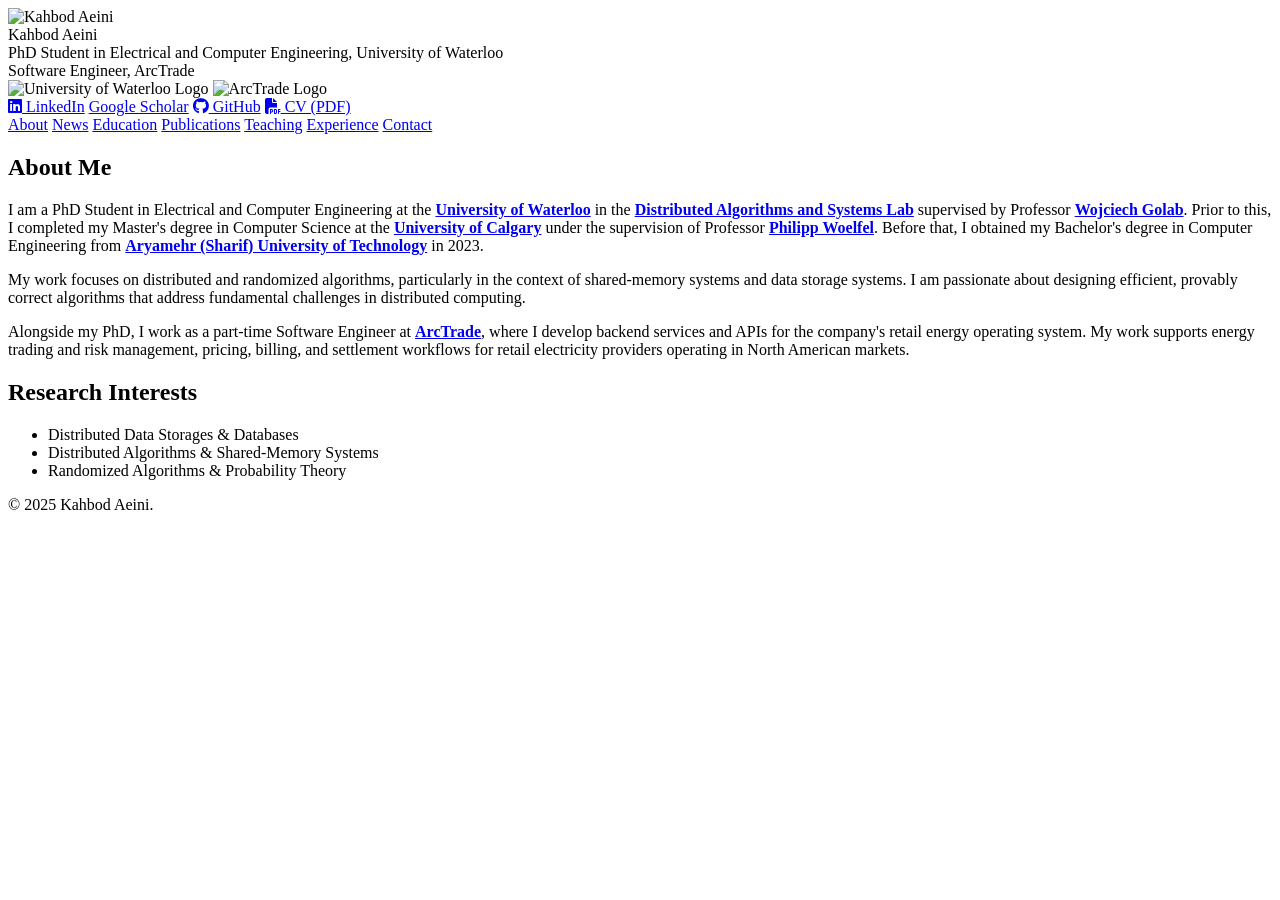
==== index.html @ 87c91f40 "ArcTrade desc added" ====
<link rel="stylesheet" href="https://cdnjs.cloudflare.com/ajax/libs/font-awesome/6.5.1/css/all.min.css">

<link rel="stylesheet" href="https://cdn.jsdelivr.net/gh/jpswalsh/academicons@1/css/academicons.min.css">
<!DOCTYPE html>
<html lang="en">
<head>
    <meta charset="UTF-8">
    <meta name="viewport" content="width=device-width, initial-scale=1.0">
    <title>Kahbod Aeini - About</title>
    <link rel="stylesheet" href="style.css">
    <link rel="icon" href="files/favicon.png" type="image/x-icon">
</head>
<body>

<div class="container">
    <aside class="sidebar">
        <img src="files/pic.JPG" alt="Kahbod Aeini" class="profile-img">
        
        <div class="sidebar-name">Kahbod Aeini</div>
        <div class="sidebar-bio">
            PhD Student in Electrical and Computer Engineering, University of Waterloo<br>
            Software Engineer, ArcTrade
        </div>
        
        <div class="logos-row">
            <img src="files/uwaterloo.png" alt="University of Waterloo Logo" class="uwaterloo-logo">
            <img src="files/arctrade_logo.jpeg" alt="ArcTrade Logo" class="arctrade-logo">
            <!-- <img src="files/ucalgary.png" alt="University of Calgary Logo" class="ucalgary-logo">
            <img src="files/AUT.png" alt="Sharif University of Technology Logo" class="sharif-logo"> -->
        </div>
        <!-- <div class="sidebar-info">
            <div>📍 ICT 624A, Waterloo, ON</div>
        </div> -->
        
        <div class="contact-links">
            <a href="https://www.linkedin.com/in/kahbod-aeini-833b71190/" target="_blank"><i class="fab fa-linkedin icon"></i> LinkedIn</a></a>
            <a href="https://scholar.google.ca/citations?user=3Fd5R9YAAAAJ&hl=en" target="_blank"><i class="ai ai-google-scholar icon"></i> Google Scholar</a>
            <a href="https://github.com/kahbodaeini" target="_blank"><i class="fab fa-github icon"></i> GitHub</a>
            <a href="files/Kahbod-Aeini-CV.pdf" target="_blank"><i class="fas fa-file-pdf icon"></i> CV (PDF)</a>
        </div>
    </aside>

    <main class="main-content">
        <nav class="nav-links">
            <a href="index.html" class="active">About</a>
            <a href="news.html">News</a>
            <a href="education.html">Education</a>
            <a href="publications.html">Publications</a>
            <a href="teaching.html">Teaching</a>
            <a href="experience.html">Experience</a>
            <a href="contact.html">Contact</a>
        </nav>

        <section class="section">
            <h1>About Me</h1>
            <p>
                I am a PhD Student in Electrical and Computer Engineering at the <strong><a href="https://uwaterloo.ca/" target="_blank" rel="noopener">University of Waterloo</a></strong> in the <strong><a href="https://uwaterloo.ca/distributed-algorithms-systems-lab/" target="_blank" rel="noopener">Distributed Algorithms and Systems Lab</a></strong> supervised by Professor <strong><a href="https://uwaterloo.ca/distributed-algorithms-systems-lab/profiles/wojciech-golab" target="_blank" rel="noopener">Wojciech Golab</a></strong>. Prior to this, I completed my Master's degree in Computer Science at the <strong><a href="https://www.ucalgary.ca/" target="_blank" rel="noopener">University of Calgary</a></strong> under the supervision of Professor <strong><a href="https://pages.cpsc.ucalgary.ca/~woelfel/" target="_blank" rel="noopener">Philipp Woelfel</a></strong>. Before that, I obtained my Bachelor's degree in Computer Engineering from <strong><a href="https://en.sharif.ir/" target="_blank" rel="noopener">Aryamehr (Sharif) University of Technology</a></strong> in 2023.
            </p>
            <p>
                My work focuses on distributed and randomized algorithms, particularly in the context of shared-memory systems and data storage systems. I am passionate about designing efficient, provably correct algorithms that address fundamental challenges in distributed computing.
            </p>
            <p>
                Alongside my PhD, I work as a part-time Software Engineer at <strong><a href="https://www.arctrade.com/" target="_blank" rel="noopener">ArcTrade</a></strong>, where I develop backend services and APIs for the company's retail energy operating system. My work supports energy trading and risk management, pricing, billing, and settlement workflows for retail electricity providers operating in North American markets.
            </p>
        </section>

        <section class="section">
            <h2>Research Interests</h2>
            <ul class="styled-list">
                <li>Distributed Data Storages & Databases</li>
                <li>Distributed Algorithms & Shared-Memory Systems</li>
                <li>Randomized Algorithms & Probability Theory</li>
            </ul>
        </section>

        <!-- <section class="section">
            <h2>On Iran</h2>
            <p>
                As an Iranian living abroad, I cannot write about my work without also acknowledging the country I come from. The people of Iran continue to endure profound hardship &mdash; political repression, economic strain, and the ongoing erosion of basic freedoms &mdash; while showing extraordinary courage in their pursuit of dignity, equality, and human rights. I stand in solidarity with those inside Iran who work, study, and speak under conditions most of us are fortunate never to face, and with the women, students, workers, and artists whose voices continue to shape what a freer Iran can look like. If this page reaches you, I hope you will take a moment to listen to those voices and to remember that they are still there.
            </p>
        </section> -->

        <!-- <section class="section">
            <h2>Skills</h2>
                        <div class="skills-grid">
                            <div class="skills-group">
                                <div class="skills-group-title">Theory & Algorithms</div>
                                <div class="skills-row">
                                    <span class="skill-pill">Distributed Algorithms</span>
                                    <span class="skill-pill">Concurrency</span>
                                    <span class="skill-pill">Randomization</span>
                                    <span class="skill-pill">Complexity Theory</span>
                                    <span class="skill-pill">Data Structures</span>
                                </div>
                            </div>
                            <div class="skills-group">
                                <div class="skills-group-title">Languages</div>
                                <div class="skills-row">
                                    <span class="skill-pill">Python</span>
                                    <span class="skill-pill">C/C++</span>
                                    <span class="skill-pill">Java</span>
                                    <span class="skill-pill">R</span>
                                    <span class="skill-pill">Haskell</span>
                                    <span class="skill-pill">Prolog</span>
                                </div>
                            </div>
                            <div class="skills-group">
                                <div class="skills-group-title">Systems & Platforms</div>
                                <div class="skills-row">
                                    <span class="skill-pill">PostgreSQL</span>
                                    <span class="skill-pill">MySQL</span>
                                    <span class="skill-pill">MongoDB</span>
                                    <span class="skill-pill">Linux / NixOS</span>
                                    <span class="skill-pill">Docker</span>
                                    <span class="skill-pill">Kali Linux</span>
                                    <span class="skill-pill">Android</span>
                                </div>
                            </div>
                            <div class="skills-group">
                                <div class="skills-group-title">Libraries & Tools</div>
                                <div class="skills-row">
                                    <span class="skill-pill">NumPy</span>
                                    <span class="skill-pill">Pandas</span>
                                    <span class="skill-pill">Django</span>
                                    <span class="skill-pill">OpenCV</span>
                                    <span class="skill-pill">PyTorch</span>
                                    <span class="skill-pill">scikit-learn</span>
                                    <span class="skill-pill">limma</span>
                                </div>
                            </div>
                        </div>
        </section> -->

    </main>
</div>
<footer>&copy; 2025 Kahbod Aeini.</footer>
</body>
</html>
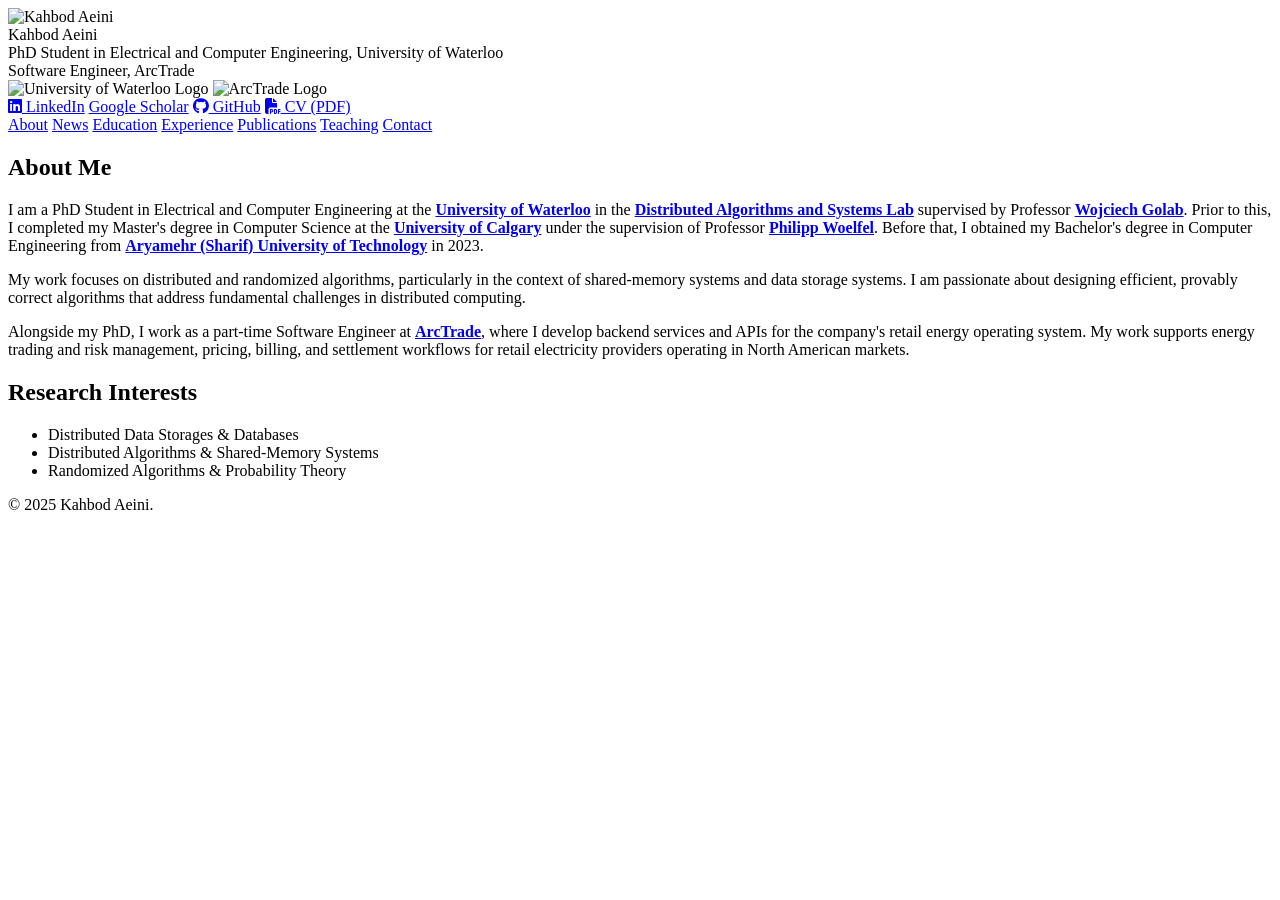
==== commit e956919d: "Tabs order updated" ====
--- a/index.html
+++ b/index.html
@@ -36,7 +36,7 @@
             <a href="https://www.linkedin.com/in/kahbod-aeini-833b71190/" target="_blank"><i class="fab fa-linkedin icon"></i> LinkedIn</a></a>
             <a href="https://scholar.google.ca/citations?user=3Fd5R9YAAAAJ&hl=en" target="_blank"><i class="ai ai-google-scholar icon"></i> Google Scholar</a>
             <a href="https://github.com/kahbodaeini" target="_blank"><i class="fab fa-github icon"></i> GitHub</a>
-            <a href="files/Kahbod-Aeini-CV.pdf" target="_blank"><i class="fas fa-file-pdf icon"></i> CV (PDF)</a>
+            <a href="files/Kahbod-Aeini_CV.pdf" target="_blank"><i class="fas fa-file-pdf icon"></i> CV (PDF)</a>
         </div>
     </aside>
 
@@ -45,9 +45,9 @@
             <a href="index.html" class="active">About</a>
             <a href="news.html">News</a>
             <a href="education.html">Education</a>
+            <a href="experience.html">Experience</a>
             <a href="publications.html">Publications</a>
             <a href="teaching.html">Teaching</a>
-            <a href="experience.html">Experience</a>
             <a href="contact.html">Contact</a>
         </nav>
 
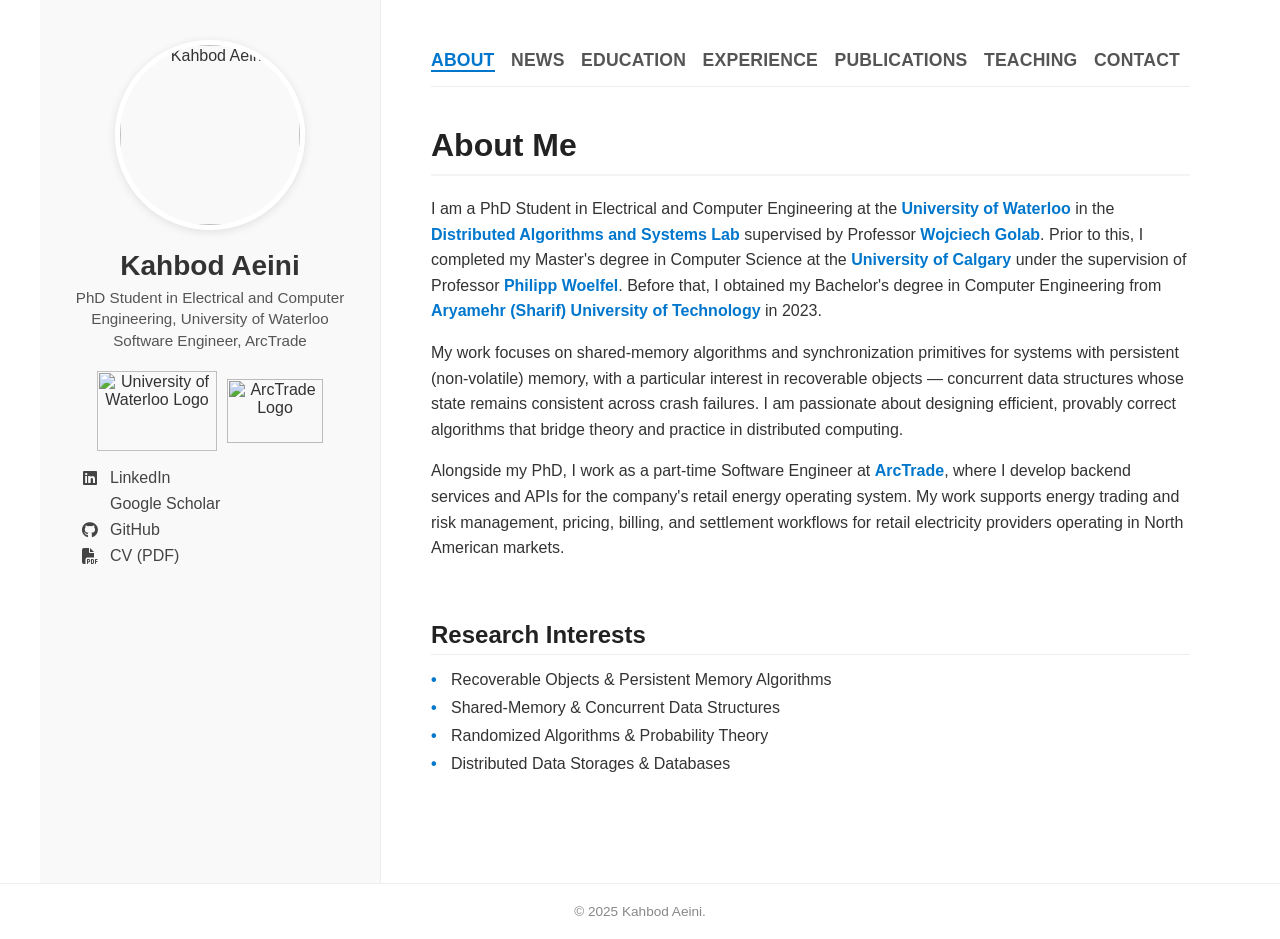
==== commit 56800117: "phd GRA experience and ArcTrade logo added" ====
--- a/index.html
+++ b/index.html
@@ -36,7 +36,7 @@
             <a href="https://www.linkedin.com/in/kahbod-aeini-833b71190/" target="_blank"><i class="fab fa-linkedin icon"></i> LinkedIn</a></a>
             <a href="https://scholar.google.ca/citations?user=3Fd5R9YAAAAJ&hl=en" target="_blank"><i class="ai ai-google-scholar icon"></i> Google Scholar</a>
             <a href="https://github.com/kahbodaeini" target="_blank"><i class="fab fa-github icon"></i> GitHub</a>
-            <a href="files/Kahbod-Aeini_CV.pdf" target="_blank"><i class="fas fa-file-pdf icon"></i> CV (PDF)</a>
+            <a href="CV/Kahbod-Aeini_CV.pdf" target="_blank"><i class="fas fa-file-pdf icon"></i> CV (PDF)</a>
         </div>
     </aside>
 
@@ -57,7 +57,7 @@
                 I am a PhD Student in Electrical and Computer Engineering at the <strong><a href="https://uwaterloo.ca/" target="_blank" rel="noopener">University of Waterloo</a></strong> in the <strong><a href="https://uwaterloo.ca/distributed-algorithms-systems-lab/" target="_blank" rel="noopener">Distributed Algorithms and Systems Lab</a></strong> supervised by Professor <strong><a href="https://uwaterloo.ca/distributed-algorithms-systems-lab/profiles/wojciech-golab" target="_blank" rel="noopener">Wojciech Golab</a></strong>. Prior to this, I completed my Master's degree in Computer Science at the <strong><a href="https://www.ucalgary.ca/" target="_blank" rel="noopener">University of Calgary</a></strong> under the supervision of Professor <strong><a href="https://pages.cpsc.ucalgary.ca/~woelfel/" target="_blank" rel="noopener">Philipp Woelfel</a></strong>. Before that, I obtained my Bachelor's degree in Computer Engineering from <strong><a href="https://en.sharif.ir/" target="_blank" rel="noopener">Aryamehr (Sharif) University of Technology</a></strong> in 2023.
             </p>
             <p>
-                My work focuses on distributed and randomized algorithms, particularly in the context of shared-memory systems and data storage systems. I am passionate about designing efficient, provably correct algorithms that address fundamental challenges in distributed computing.
+                My work focuses on shared-memory algorithms and synchronization primitives for systems with persistent (non-volatile) memory, with a particular interest in recoverable objects &mdash; concurrent data structures whose state remains consistent across crash failures. I am passionate about designing efficient, provably correct algorithms that bridge theory and practice in distributed computing.
             </p>
             <p>
                 Alongside my PhD, I work as a part-time Software Engineer at <strong><a href="https://www.arctrade.com/" target="_blank" rel="noopener">ArcTrade</a></strong>, where I develop backend services and APIs for the company's retail energy operating system. My work supports energy trading and risk management, pricing, billing, and settlement workflows for retail electricity providers operating in North American markets.
@@ -67,9 +67,10 @@
         <section class="section">
             <h2>Research Interests</h2>
             <ul class="styled-list">
+                <li>Recoverable Objects & Persistent Memory Algorithms</li>
+                <li>Shared-Memory & Concurrent Data Structures</li>
+                <li>Randomized Algorithms & Probability Theory</li>
                 <li>Distributed Data Storages & Databases</li>
-                <li>Distributed Algorithms & Shared-Memory Systems</li>
-                <li>Randomized Algorithms & Probability Theory</li>
             </ul>
         </section>
 
--- a/style.css
+++ b/style.css
@@ -0,0 +1,221 @@
+/* style.css */
+
+/* Basic Reset and Fonts */
+body { 
+    font-family: -apple-system, BlinkMacSystemFont, "Segoe UI", Roboto, "Helvetica Neue", Arial, sans-serif; 
+    margin: 0; padding: 0; color: #333; background-color: #fff;
+    display: flex; flex-direction: column; min-height: 100vh;
+}
+
+a { color: #0077cc; text-decoration: none; transition: color 0.2s; }
+a:hover { color: #005fa3; text-decoration: underline; }
+
+/* Institution links - maintain text styling */
+a.institution-link { color: #222; text-decoration: none; }
+a.institution-link:hover { color: #222; text-decoration: underline; }
+
+
+h1, h2, h3 { color: #222; margin-top: 0; }
+h1 { font-size: 2rem; border-bottom: 2px solid #f4f4f4; padding-bottom: 10px; margin-bottom: 20px; }
+h2 { font-size: 1.5rem; margin-bottom: 15px; margin-top: 30px; border-bottom: 1px solid #eee; padding-bottom: 5px; }
+p { line-height: 1.6; margin-bottom: 15px; }
+
+/* Layout Structure */
+.container { 
+    display: flex; flex-wrap: wrap; max-width: 1200px; margin: 0 auto; width: 100%; flex: 1; 
+}
+
+/* Sidebar (Left Column) */
+.sidebar { 
+    flex: 1; min-width: 280px; max-width: 320px;
+    background-color: #f9f9f9; padding: 40px 30px; 
+    text-align: center; border-right: 1px solid #eee; 
+}
+
+.profile-img { 
+    width: 180px; height: 180px; border-radius: 50%; object-fit: cover; 
+    margin-bottom: 20px; border: 5px solid #fff; box-shadow: 0 2px 10px rgba(0,0,0,0.1); 
+}
+
+/* University logos row */
+.logos-row {
+    display: flex;
+    justify-content: center;
+    align-items: center;
+    gap: 10px;
+    flex-wrap: nowrap;
+    margin: 12px 0 18px;
+    overflow: hidden;
+}
+
+.logos-row .uwaterloo-logo,
+.logos-row .ucalgary-logo,
+.logos-row .sharif-logo,
+.logos-row .arctrade-logo {
+    width: 96px;
+    height: 64px;
+    object-fit: contain;
+    margin: 0;
+    flex: 0 0 auto;
+}
+
+.logos-row .uwaterloo-logo {
+    width: 120px;
+    height: 80px;
+}
+
+.logos-row .arctrade-logo {
+    mix-blend-mode: multiply;
+}
+
+.sidebar-name { font-size: 1.75rem; margin-bottom: 5px; font-weight: 700; color: #333; }
+.sidebar-bio { font-size: 0.95rem; color: #555; margin-bottom: 20px; line-height: 1.4; }
+.sidebar-info { font-size: 0.9rem; color: #666; margin-bottom: 30px; text-align: left; padding-left: 10px; }
+.sidebar-info div { margin-bottom: 8px; }
+
+.contact-links { display: flex; flex-direction: column; gap: 8px; text-align: left; padding-left: 10px; }
+.contact-links a { font-weight: 500; color: #444; display: flex; align-items: center; }
+.contact-links a:hover { color: #0077cc; }
+.icon { width: 20px; text-align: center; margin-right: 10px; display: inline-block; }
+
+/* Main Content (Right Column) */
+.main-content { flex: 3; padding: 50px; min-width: 300px; }
+
+/* Navigation */
+.nav-links { margin-bottom: 40px; border-bottom: 1px solid #eee; padding-bottom: 15px; }
+.nav-links a {
+    margin-right: 12px; font-weight: bold; color: #555;
+    font-size: 1.1rem; text-transform: uppercase; letter-spacing: 0.2px;
+    white-space: nowrap;
+}
+.nav-links { white-space: nowrap; overflow-x: auto; }
+.nav-links a:hover { color: #0077cc; }
+.nav-links a.active { color: #0077cc; border-bottom: 2px solid #0077cc; }
+
+/* Sections & Lists */
+.section { margin-bottom: 60px; }
+ul.styled-list { list-style-type: none; padding-left: 0; }
+ul.styled-list li { position: relative; padding-left: 20px; margin-bottom: 10px; }
+ul.styled-list li::before { content: "•"; color: #0077cc; font-weight: bold; position: absolute; left: 0; }
+
+/* Item Cards (Teaching/Work) */
+.item-card { margin-bottom: 25px; }
+.item-title { font-weight: bold; font-size: 1.1rem; color: #222; }
+.item-subtitle { font-size: 0.95rem; font-style: italic; color: #555; margin-bottom: 5px; }
+.item-instructor { font-size: 0.9rem; color: #666; margin-bottom: 8px; }
+.item-details { font-size: 0.95rem; color: #444; margin-left: 0; }
+
+/* Item card with company logo */
+.item-card.with-logo { display: flex; align-items: flex-start; gap: 20px; }
+.item-card.with-logo .item-card-main { flex: 1; min-width: 0; }
+.company-logo { flex: 0 0 auto; width: 110px; height: 70px; object-fit: contain; }
+.company-logo.arctrade { mix-blend-mode: multiply; }
+@media (max-width: 850px) {
+    .item-card.with-logo { flex-direction: column; align-items: flex-start; }
+}
+
+/* Skills Tags */
+.skills-container { display: flex; flex-wrap: wrap; gap: 10px; margin-top: 10px; }
+.skill-tag { background: #eef4fa; color: #2c5282; padding: 5px 12px; border-radius: 15px; font-size: 0.85rem; font-weight: 500; }
+
+/* Refined skills pills */
+.skills-grid { display: grid; gap: 14px; margin-top: 12px; }
+.skills-group { display: grid; gap: 8px; }
+.skills-group-title { font-weight: 700; color: #1f3b57; font-size: 0.95rem; }
+.skills-row { display: flex; flex-wrap: wrap; gap: 8px; }
+.skill-pill { background: #eef4fa; color: #1f3b57; padding: 7px 12px; border-radius: 12px; font-weight: 600; font-size: 0.92rem; border: 1px solid #dde6f2; }
+
+/* News Page */
+.news-group { margin-bottom: 30px; }
+.news-month { font-size: 1rem; font-weight: 700; color: #0077cc; text-transform: uppercase; letter-spacing: 0.5px; margin-bottom: 8px; border-bottom: 1px solid #eef4fa; padding-bottom: 4px; }
+.news-list { list-style: none; padding-left: 0; margin: 0; }
+.news-list li { position: relative; padding-left: 18px; margin-bottom: 8px; font-size: 0.97rem; color: #444; line-height: 1.6; }
+.news-list li::before { content: "–"; color: #aaa; position: absolute; left: 0; }
+
+/* Footer */
+footer { text-align: center; padding: 20px; font-size: 0.85rem; color: #888; border-top: 1px solid #eee; margin-top: auto; }
+
+/* Mobile */
+@media (max-width: 850px) {
+    .container { flex-direction: column; }
+    .sidebar { max-width: 100%; border-right: none; border-bottom: 1px solid #ddd; padding: 30px; text-align: center; }
+    .sidebar-info, .contact-links { text-align: center; padding-left: 0; align-items: center; }
+    .main-content { padding: 30px 20px; }
+    .nav-links { text-align: center; }
+}
+
+/* --- Add to style.css --- */
+
+/* Education Card Styling */
+.education-card {
+    display: flex;
+    align-items: flex-start; /* Aligns logo with top of text */
+    gap: 30px;
+    background-color: #fff;
+    border: 1px solid #eee;
+    padding: 30px;
+    border-radius: 8px;
+    margin-bottom: 30px;
+    transition: box-shadow 0.2s ease;
+}
+
+.education-card:hover {
+    box-shadow: 0 5px 15px rgba(0,0,0,0.05);
+    border-color: #ddd;
+}
+
+.edu-logo-container {
+    flex: 0 0 100px; /* Fixed width for logo container */
+    display: flex;
+    justify-content: center;
+    align-items: center;
+    padding-top: 5px;
+}
+
+.edu-logo {
+    width: 100%;
+    height: auto;
+    max-height: 100px;
+    object-fit: contain;
+}
+
+.edu-content {
+    flex: 1;
+}
+
+.edu-school {
+    font-size: 1.4rem;
+    font-weight: 700;
+    color: #222;
+    margin-bottom: 5px;
+}
+
+.edu-degree {
+    font-size: 1.1rem;
+    font-weight: 600;
+    color: #0077cc;
+    margin-bottom: 5px;
+}
+
+.edu-date {
+    font-size: 0.95rem;
+    color: #777;
+    margin-bottom: 15px;
+    font-style: italic;
+}
+
+.edu-details {
+    font-size: 0.95rem;
+    color: #555;
+    line-height: 1.6;
+}
+
+.edu-details strong {
+    color: #333;
+}
+
+/* Mobile responsive for Education cards */
+@media (max-width: 600px) {
+    .education-card { flex-direction: column; text-align: center; }
+    .edu-logo-container { margin: 0 auto 20px auto; }
+}
